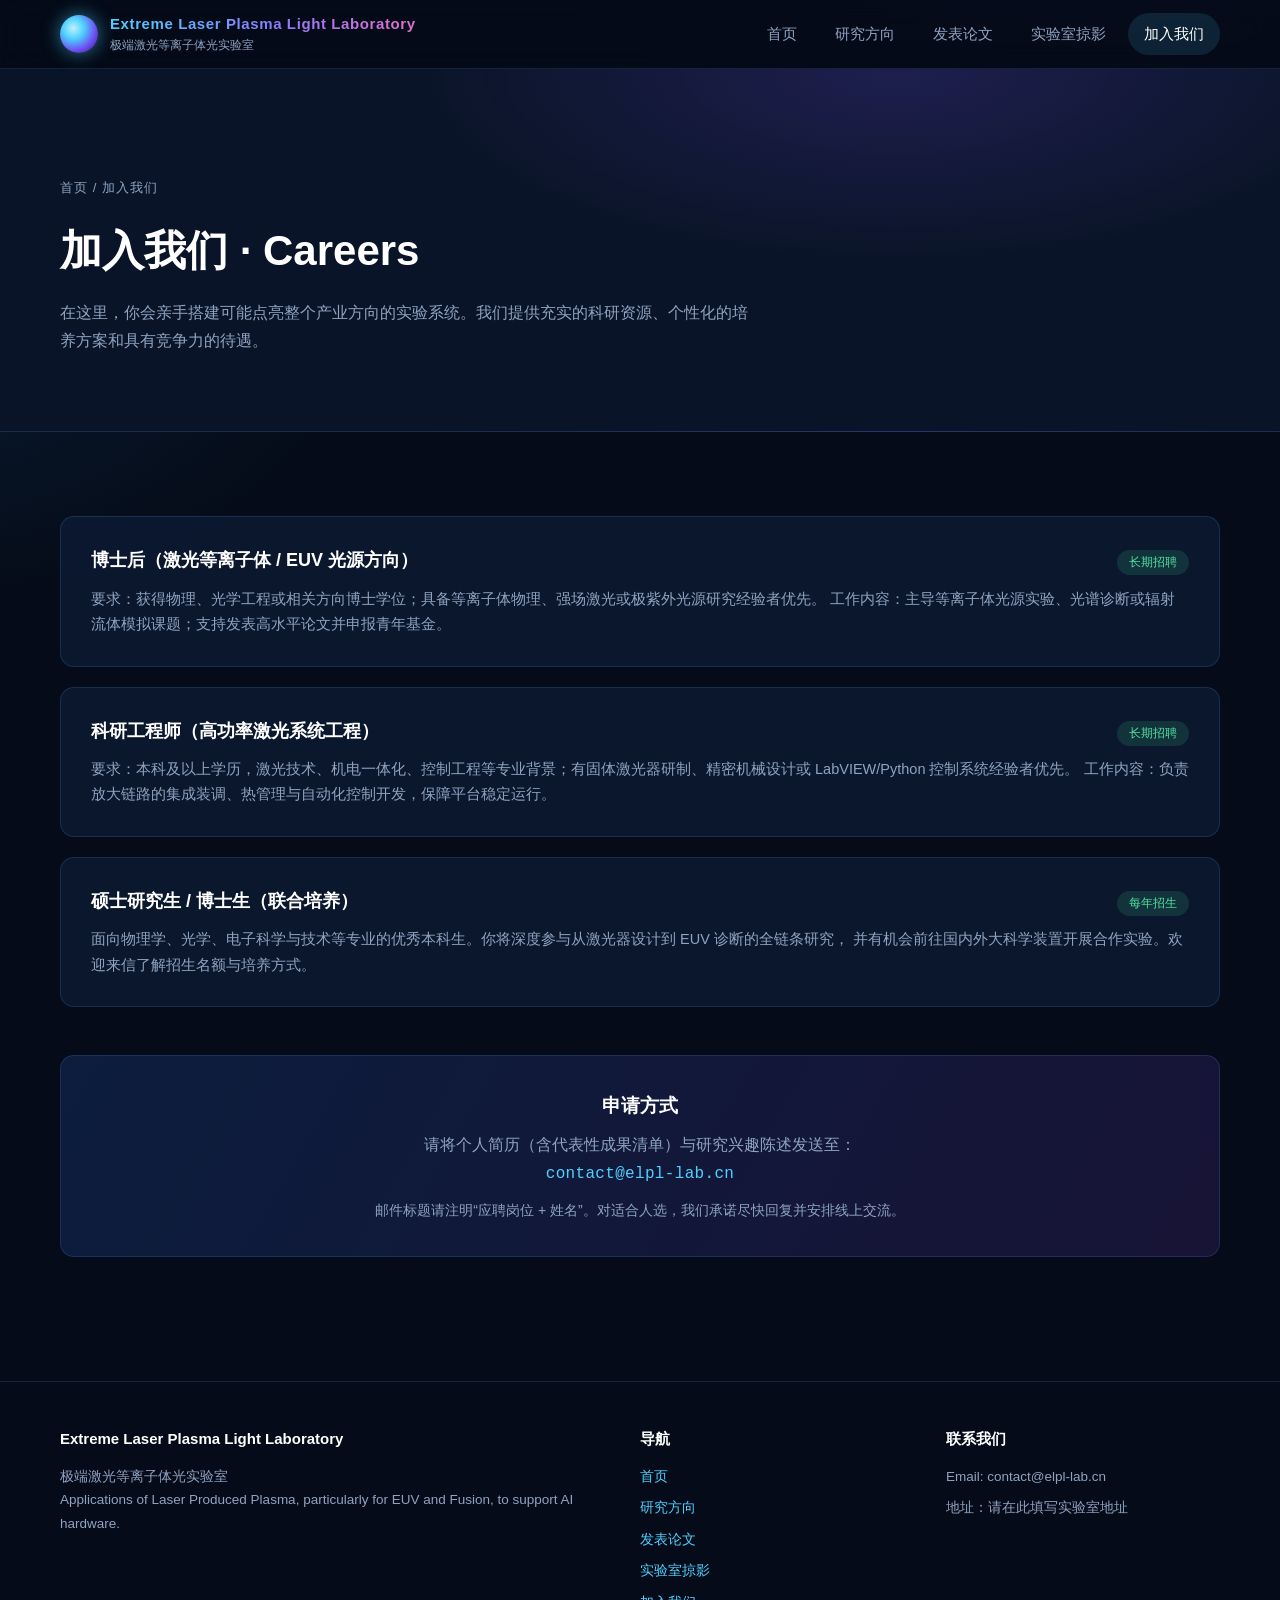
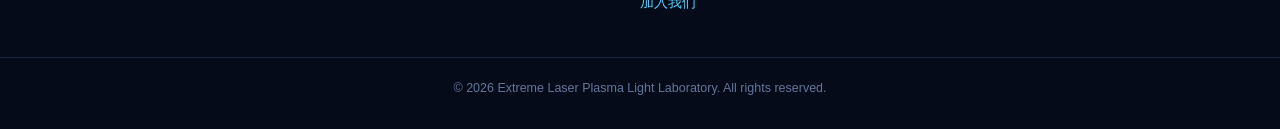
==== career.html @ c2fb74e7 "Initial commit: Extreme Laser Plasma Light Laboratory site and personal homepage" ====
<!DOCTYPE html>
<html lang="zh-CN">
<head>
  <meta charset="UTF-8" />
  <meta name="viewport" content="width=device-width, initial-scale=1.0" />
  <title>加入我们 | Extreme Laser Plasma Light Laboratory</title>
  <meta name="description" content="Extreme Laser Plasma Light Laboratory 诚聘博士后、科研工程师与研究生。" />
  <link rel="icon" href="data:image/svg+xml,%3Csvg xmlns='http://www.w3.org/2000/svg' viewBox='0 0 100 100'%3E%3Ccircle cx='50' cy='50' r='42' fill='%232a1360'/%3E%3Ccircle cx='50' cy='50' r='20' fill='%234fd1ff'/%3E%3C/svg%3E" />
  <link rel="stylesheet" href="css/style.css" />
</head>
<body>

  <header class="site-header">
    <div class="wrap nav-bar">
      <a class="logo" href="index.html">
        <span class="logo-mark"></span>
        <span class="logo-text">
          <span class="en">Extreme Laser Plasma Light Laboratory</span><br />
          <span class="zh">极端激光等离子体光实验室</span>
        </span>
      </a>
      <button class="nav-toggle" aria-label="打开菜单"><span></span><span></span><span></span></button>
      <nav class="main-nav">
        <ul>
          <li><a href="index.html">首页</a></li>
          <li><a href="research.html">研究方向</a></li>
          <li><a href="publications.html">发表论文</a></li>
          <li><a href="gallery.html">实验室掠影</a></li>
          <li><a href="career.html" class="active">加入我们</a></li>
        </ul>
      </nav>
    </div>
  </header>

  <section class="page-hero">
    <div class="wrap">
      <p class="breadcrumb">首页 / 加入我们</p>
      <h1>加入我们 · Careers</h1>
      <p>在这里，你会亲手搭建可能点亮整个产业方向的实验系统。我们提供充实的科研资源、个性化的培养方案和具有竞争力的待遇。</p>
    </div>
  </section>

  <section class="block">
    <div class="wrap">

      <div class="job-list">
        <article class="job reveal">
          <div class="job-head">
            <h3>博士后（激光等离子体 / EUV 光源方向）</h3>
            <span class="badge-open">长期招聘</span>
          </div>
          <p>
            要求：获得物理、光学工程或相关方向博士学位；具备等离子体物理、强场激光或极紫外光源研究经验者优先。
            工作内容：主导等离子体光源实验、光谱诊断或辐射流体模拟课题；支持发表高水平论文并申报青年基金。
          </p>
        </article>

        <article class="job reveal">
          <div class="job-head">
            <h3>科研工程师（高功率激光系统工程）</h3>
            <span class="badge-open">长期招聘</span>
          </div>
          <p>
            要求：本科及以上学历，激光技术、机电一体化、控制工程等专业背景；有固体激光器研制、精密机械设计或 LabVIEW/Python 控制系统经验者优先。
            工作内容：负责放大链路的集成装调、热管理与自动化控制开发，保障平台稳定运行。
          </p>
        </article>

        <article class="job reveal">
          <div class="job-head">
            <h3>硕士研究生 / 博士生（联合培养）</h3>
            <span class="badge-open">每年招生</span>
          </div>
          <p>
            面向物理学、光学、电子科学与技术等专业的优秀本科生。你将深度参与从激光器设计到 EUV 诊断的全链条研究，
            并有机会前往国内外大科学装置开展合作实验。欢迎来信了解招生名额与培养方式。
          </p>
        </article>
      </div>

      <div class="contact-strip reveal">
        <h3>申请方式</h3>
        <p style="color:var(--text-dim); margin-bottom:10px;">
          请将个人简历（含代表性成果清单）与研究兴趣陈述发送至：<br />
          <!-- 请将邮箱替换为实验室真实联系邮箱 -->
          <code>contact@elpl-lab.cn</code>
        </p>
        <p style="color:var(--text-dim); font-size:14px;">邮件标题请注明“应聘岗位 + 姓名”。对适合人选，我们承诺尽快回复并安排线上交流。</p>
      </div>

    </div>
  </section>

  <footer class="site-footer">
    <div class="wrap footer-grid">
      <div>
        <h4>Extreme Laser Plasma Light Laboratory</h4>
        <p>极端激光等离子体光实验室<br />Applications of Laser Produced Plasma, particularly for EUV and Fusion, to support AI hardware.</p>
      </div>
      <div>
        <h4>导航</h4>
        <ul>
          <li><a href="index.html">首页</a></li>
          <li><a href="research.html">研究方向</a></li>
          <li><a href="publications.html">发表论文</a></li>
          <li><a href="gallery.html">实验室掠影</a></li>
          <li><a href="career.html">加入我们</a></li>
        </ul>
      </div>
      <div>
        <h4>联系我们</h4>
        <ul>
          <li>Email: contact@elpl-lab.cn</li>
          <li>地址：请在此填写实验室地址</li>
        </ul>
      </div>
    </div>
    <div class="copyright">© 2026 Extreme Laser Plasma Light Laboratory. All rights reserved.</div>
  </footer>

  <script src="js/main.js"></script>
</body>
</html>
---- css/style.css ----
/* ============================================================
   Extreme Laser Plasma Light Laboratory — 全局样式
   ============================================================ */
:root {
  --bg: #050b18;
  --bg-soft: #0a1428;
  --bg-card: rgba(15, 28, 54, 0.72);
  --border: rgba(102, 168, 255, 0.16);
  --text: #dbe6f5;
  --text-dim: #8fa3c0;
  --accent: #4fd1ff;
  --accent-2: #8b7cf8;
  --accent-3: #f5a86b;
  --grad: linear-gradient(100deg, #4fd1ff, #8b7cf8 55%, #e46ec8);
  --radius: 14px;
  --maxw: 1160px;
}

* { margin: 0; padding: 0; box-sizing: border-box; }

html { scroll-behavior: smooth; }

body {
  font-family: "PingFang SC", "Microsoft YaHei", "Segoe UI", -apple-system,
    "Helvetica Neue", Arial, sans-serif;
  background:
    radial-gradient(1100px 520px at 85% -10%, rgba(120, 80, 255, 0.14), transparent 60%),
    radial-gradient(900px 480px at -10% 20%, rgba(40, 170, 255, 0.10), transparent 55%),
    var(--bg);
  color: var(--text);
  line-height: 1.75;
  min-height: 100vh;
}

img { max-width: 100%; display: block; }
a { color: var(--accent); text-decoration: none; }
ul { list-style: none; }

.wrap { width: min(var(--maxw), calc(100% - 48px)); margin: 0 auto; }

/* ---------------- 顶部导航 ---------------- */
.site-header {
  position: sticky; top: 0; z-index: 100;
  backdrop-filter: blur(14px);
  background: rgba(5, 11, 24, 0.78);
  border-bottom: 1px solid var(--border);
}
.nav-bar {
  display: flex; align-items: center; justify-content: space-between;
  height: 68px; gap: 24px;
}
.logo {
  display: flex; align-items: center; gap: 12px; color: #fff; font-weight: 700;
}
.logo-mark {
  width: 38px; height: 38px; flex: none; border-radius: 50%;
  background: radial-gradient(circle at 35% 35%, #bff1ff, var(--accent) 30%, #6d4bf0 65%, #2a1360);
  box-shadow: 0 0 18px rgba(79, 209, 255, 0.55);
  position: relative;
}
.logo-text { line-height: 1.25; }
.logo-text .en {
  font-size: 15px; letter-spacing: 0.04em;
  background: var(--grad); -webkit-background-clip: text; background-clip: text; color: transparent;
}
.logo-text .zh { font-size: 12px; color: var(--text-dim); font-weight: 400; }

.main-nav ul { display: flex; gap: 6px; }
.main-nav a {
  display: block; padding: 8px 16px; border-radius: 999px;
  color: var(--text-dim); font-size: 15px; transition: all 0.25s;
}
.main-nav a:hover, .main-nav a.active { color: #fff; background: rgba(79, 209, 255, 0.12); }

.nav-toggle {
  display: none; flex-direction: column; gap: 5px; cursor: pointer;
  background: none; border: 0; padding: 8px;
}
.nav-toggle span {
  width: 22px; height: 2px; background: var(--text); border-radius: 2px;
  transition: transform 0.3s, opacity 0.3s;
}
.nav-toggle.open span:nth-child(1) { transform: translateY(7px) rotate(45deg); }
.nav-toggle.open span:nth-child(2) { opacity: 0; }
.nav-toggle.open span:nth-child(3) { transform: translateY(-7px) rotate(-45deg); }

/* ---------------- Hero ---------------- */
.hero {
  position: relative; overflow: hidden;
  padding: 130px 0 150px;
  border-bottom: 1px solid var(--border);
}
.hero::before {
  content: ""; position: absolute; inset: 0;
  background:
    linear-gradient(rgba(5, 11, 24, 0.35), var(--bg) 96%),
    url("https://trae-api-cn.mchost.guru/api/ide/v1/text_to_image?prompt=powerful%20pulsed%20laser%20beam%20striking%20a%20metal%20target%20inside%20a%20vacuum%20chamber%2C%20bright%20glowing%20plasma%20plume%20burst%2C%20extreme%20ultraviolet%20light%20source%20experiment%2C%20dark%20scientific%20laboratory%2C%20blue%20and%20violet%20glow%2C%20photorealistic%20cinematic%20photography&image_size=landscape_16_9")
      center / cover no-repeat;
  filter: saturate(1.05);
}
.hero-inner { position: relative; z-index: 1; text-align: center; }
.hero h1 {
  font-size: clamp(34px, 5.4vw, 58px); line-height: 1.25; color: #fff;
  text-shadow: 0 4px 30px rgba(20, 60, 140, 0.8);
}
.hero h1 .en {
  display: block; font-size: clamp(26px, 4vw, 44px);
  background: var(--grad); -webkit-background-clip: text; background-clip: text; color: transparent;
}
.hero p.sub {
  max-width: 720px; margin: 22px auto 0; color: #b9c9e2;
  font-size: clamp(15px, 2vw, 18px);
}
.hero-actions { margin-top: 36px; display: flex; gap: 16px; justify-content: center; flex-wrap: wrap; }

.btn {
  display: inline-block; padding: 12px 30px; border-radius: 999px;
  font-size: 15px; transition: transform 0.25s, box-shadow 0.25s, background 0.25s;
  cursor: pointer; border: 0;
}
.btn-primary {
  background: var(--grad); color: #fff; font-weight: 600;
  box-shadow: 0 6px 24px rgba(109, 96, 245, 0.45);
}
.btn-primary:hover { transform: translateY(-2px); box-shadow: 0 10px 30px rgba(109, 96, 245, 0.6); }
.btn-ghost {
  color: #dcebff; border: 1px solid rgba(140, 190, 255, 0.4);
  background: rgba(10, 25, 50, 0.4);
}
.btn-ghost:hover { background: rgba(79, 209, 255, 0.14); transform: translateY(-2px); }

/* ---------------- 区块通用 ---------------- */
section.block { padding: 84px 0; }
.section-head { text-align: center; margin-bottom: 52px; }
.section-head .kicker {
  display: inline-block; font-size: 13px; letter-spacing: 0.22em;
  color: var(--accent); text-transform: uppercase; margin-bottom: 10px;
}
.section-head h2 { font-size: clamp(26px, 3.4vw, 36px); color: #fff; }
.section-head p.desc { max-width: 760px; margin: 14px auto 0; color: var(--text-dim); }

.card-grid { display: grid; gap: 24px; grid-template-columns: repeat(auto-fit, minmax(300px, 1fr)); }

/* 研究兴趣标签 */
.interest-tags {
  display: flex; flex-wrap: wrap; gap: 10px; justify-content: center;
  margin: -20px 0 48px;
}
.interest-tags li {
  padding: 6px 17px; border-radius: 999px; font-size: 13.5px;
  background: rgba(79, 209, 255, 0.07); border: 1px solid var(--border);
  color: var(--text-dim); transition: color 0.2s, border-color 0.2s, background 0.2s;
}
.interest-tags li:hover {
  color: #fff; border-color: rgba(79, 209, 255, 0.5); background: rgba(79, 209, 255, 0.12);
}

.card {
  background: var(--bg-card); border: 1px solid var(--border);
  border-radius: var(--radius); padding: 30px 28px;
  transition: transform 0.3s, border-color 0.3s, box-shadow 0.3s;
}
.card:hover {
  transform: translateY(-5px); border-color: rgba(79, 209, 255, 0.45);
  box-shadow: 0 14px 40px rgba(30, 90, 200, 0.22);
}
.card h3 { color: #fff; font-size: 19px; margin-bottom: 10px; }
.card p { color: var(--text-dim); font-size: 15px; }
.card .tagline {
  display: inline-block; margin-bottom: 14px; padding: 3px 12px; border-radius: 999px;
  font-size: 12px; letter-spacing: 0.06em;
  background: rgba(139, 124, 248, 0.16); color: #beb5ff;
}

.mission-points { margin-top: 20px; display: grid; gap: 12px; }
.mission-points li {
  display: flex; gap: 10px; align-items: flex-start;
  color: var(--text-dim); font-size: 15px;
}
.mission-points li::before {
  content: "▸"; color: var(--accent); flex: none;
}

/* 研究方向图片卡 */
.research-img-card { padding: 0; overflow: hidden; }
.research-img-card img { height: 210px; width: 100%; object-fit: cover; }
.research-img-card .body { padding: 24px 26px 28px; }

/* ---------------- 团队 ---------------- */
.team-grid { display: grid; gap: 22px; grid-template-columns: repeat(auto-fit, minmax(220px, 1fr)); }
.member {
  text-align: center; padding: 32px 20px;
  background: var(--bg-card); border: 1px solid var(--border); border-radius: var(--radius);
  transition: transform 0.3s, border-color 0.3s;
}
.member:hover { transform: translateY(-4px); border-color: rgba(139, 124, 248, 0.5); }
.avatar {
  width: 86px; height: 86px; margin: 0 auto 16px; border-radius: 50%;
  display: flex; align-items: center; justify-content: center;
  font-size: 26px; font-weight: 700; color: #fff;
  background: linear-gradient(135deg, #274a8f, #6d4bf0);
  box-shadow: inset 0 0 0 3px rgba(255, 255, 255, 0.08), 0 6px 20px rgba(50, 70, 180, 0.4);
}
.member h3 { color: #fff; font-size: 17px; }
.member .role { color: var(--accent); font-size: 13px; margin-top: 4px; letter-spacing: 0.05em; }
.member .bio { color: var(--text-dim); font-size: 13.5px; margin-top: 10px; }

/* ---------------- 论文列表 ---------------- */
.pub-list { display: grid; gap: 18px; }
.pub-item {
  padding: 26px 30px; border-left: 3px solid var(--accent-2);
  background: var(--bg-card); border-radius: 0 var(--radius) var(--radius) 0;
  transition: transform 0.25s;
}
.pub-item:hover { transform: translateX(4px); }
.pub-item .title { color: #fff; font-weight: 600; font-size: 16.5px; }
.pub-item .authors { color: var(--text-dim); font-size: 14px; margin-top: 6px; }
.pub-item .meta { margin-top: 8px; display: flex; gap: 10px; flex-wrap: wrap; align-items: center; font-size: 13px; }
.pub-item .journal { color: var(--accent); font-style: italic; }
.pub-item .year-badge, .note-badge {
  padding: 2px 12px; border-radius: 999px; font-size: 12px;
  background: rgba(79, 209, 255, 0.13); color: var(--accent);
}
.note-badge { background: rgba(245, 168, 107, 0.14); color: var(--accent-3); }

.year-group-title {
  color: #fff; font-size: 20px; margin: 34px 0 16px;
  display: flex; align-items: center; gap: 14px;
}
.year-group-title::after { content: ""; flex: 1; height: 1px; background: var(--border); }

/* ---------------- 图库 ---------------- */
.gallery-grid {
  columns: 3 280px; column-gap: 20px;
}
.gallery-item {
  break-inside: avoid; margin-bottom: 20px; border-radius: var(--radius);
  overflow: hidden; border: 1px solid var(--border); cursor: zoom-in;
  position: relative; background: var(--bg-card);
}
.gallery-item img { width: 100%; transition: transform 0.5s ease, filter 0.4s; }
.gallery-item:hover img { transform: scale(1.05); filter: brightness(1.08); }
.gallery-item figcaption {
  position: absolute; left: 0; right: 0; bottom: 0; padding: 34px 16px 12px;
  font-size: 13.5px; color: #eaf3ff;
  background: linear-gradient(transparent, rgba(4, 10, 24, 0.92));
}
#lightbox {
  position: fixed; inset: 0; z-index: 200; display: none;
  align-items: center; justify-content: center; flex-direction: column; gap: 14px;
  background: rgba(3, 7, 17, 0.94); padding: 30px;
}
#lightbox.open { display: flex; }
#lightbox img { max-width: min(1080px, 92vw); max-height: 80vh; border-radius: 10px; }
#lightbox p { color: var(--text-dim); font-size: 14px; }
#lightbox .close {
  position: absolute; top: 22px; right: 30px; font-size: 34px; color: #fff;
  cursor: pointer; line-height: 1; user-select: none;
}

/* ---------------- Career ---------------- */
.job-list { display: grid; gap: 20px; }
.job {
  padding: 28px 30px; background: var(--bg-card);
  border: 1px solid var(--border); border-radius: var(--radius);
}
.job-head { display: flex; justify-content: space-between; gap: 14px; flex-wrap: wrap; align-items: baseline; }
.job h3 { color: #fff; font-size: 18px; }
.job .badge-open {
  padding: 2px 12px; border-radius: 999px; font-size: 12px;
  background: rgba(63, 220, 150, 0.14); color: #52e0a0;
}
.job p { color: var(--text-dim); font-size: 14.5px; margin-top: 10px; }
.contact-strip {
  margin-top: 48px; padding: 34px 30px; text-align: center;
  border-radius: var(--radius);
  background: linear-gradient(120deg, rgba(47, 121, 255, 0.16), rgba(139, 76, 240, 0.14));
  border: 1px solid var(--border);
}
.contact-strip h3 { color: #fff; margin-bottom: 8px; }
.contact-strip code {
  font-size: 16px; color: var(--accent); letter-spacing: 0.02em;
}

/* ---------------- 页脚 ---------------- */
.site-footer {
  border-top: 1px solid var(--border); margin-top: 40px;
  background: rgba(6, 12, 26, 0.8); padding: 44px 0 30px;
}
.footer-grid {
  display: grid; gap: 32px; grid-template-columns: 2fr 1fr 1fr;
}
.footer-grid h4 { color: #fff; font-size: 15px; margin-bottom: 12px; }
.footer-grid p, .footer-grid li { color: var(--text-dim); font-size: 13.5px; }
.footer-grid li { margin-bottom: 8px; }
.footer-grid a:hover { color: var(--accent); }
.copyright {
  margin-top: 34px; padding-top: 20px; border-top: 1px solid var(--border);
  text-align: center; color: #63769a; font-size: 12.5px;
}

/* ---------------- 入场动画 ---------------- */
.reveal { opacity: 0; transform: translateY(26px); transition: opacity 0.7s ease, transform 0.7s ease; }
.reveal.visible { opacity: 1; transform: none; }

.page-hero {
  position: relative; padding: 96px 0 76px; overflow: hidden;
  border-bottom: 1px solid var(--border);
  background:
    radial-gradient(800px 320px at 70% 0%, rgba(120, 80, 255, 0.18), transparent 60%),
    var(--bg-soft);
}
.page-hero h1 { color: #fff; font-size: clamp(28px, 4vw, 42px); }
.page-hero p { color: var(--text-dim); max-width: 700px; margin-top: 12px; }
.breadcrumb { font-size: 13px; color: var(--text-dim); margin-bottom: 14px; letter-spacing: 0.08em; }

/* ---------------- 响应式 ---------------- */
@media (max-width: 900px) {
  .footer-grid { grid-template-columns: 1fr; }
}
@media (max-width: 820px) {
  .main-nav {
    position: fixed; top: 68px; left: 0; right: 0; z-index: 99;
    background: rgba(5, 11, 24, 0.97); border-bottom: 1px solid var(--border);
    display: none; padding: 14px 0 20px;
  }
  .main-nav.open { display: block; }
  .main-nav ul { flex-direction: column; padding: 0 24px; gap: 4px; }
  .main-nav a { padding: 12px 16px; font-size: 16px; }
  .nav-toggle { display: flex; }
  .hero { padding: 90px 0 110px; }
  section.block { padding: 64px 0; }
  .wrap { width: calc(100% - 36px); }
}
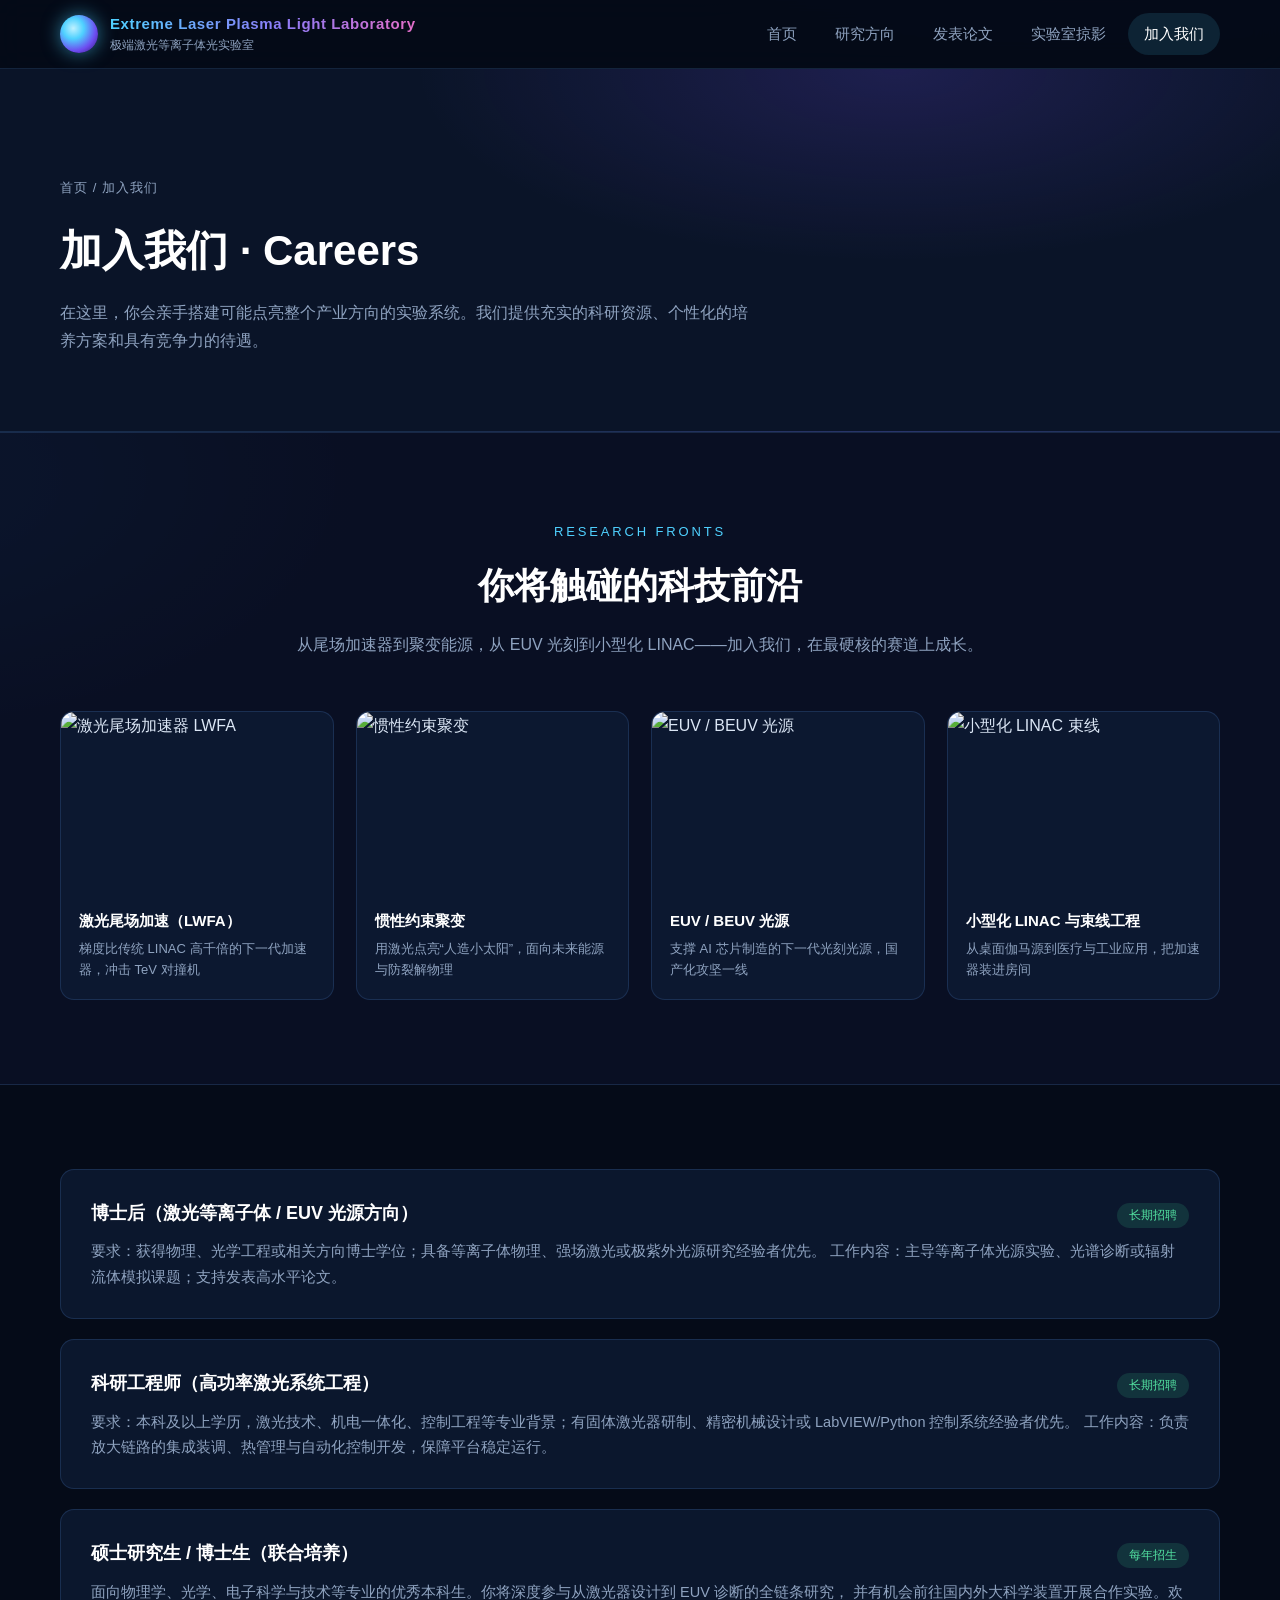
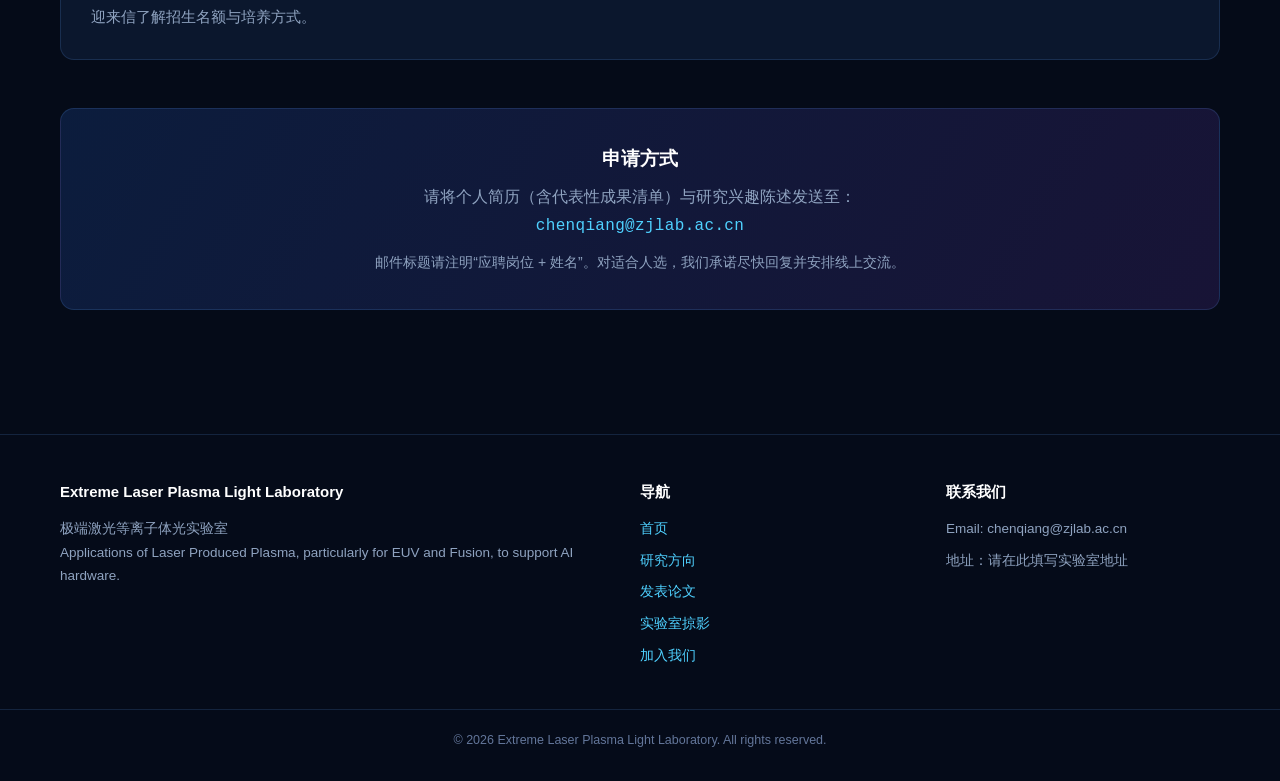
==== commit 66e45fa7: "Update site content and visuals - Publications: replace placeholders with 24 real papers from Google" ====
--- a/career.html
+++ b/career.html
@@ -40,6 +40,38 @@
     </div>
   </section>
 
+  <section class="block tinted">
+    <div class="wrap">
+      <div class="section-head reveal">
+        <span class="kicker">Research Fronts</span>
+        <h2>你将触碰的科技前沿</h2>
+        <p class="desc">从尾场加速器到聚变能源，从 EUV 光刻到小型化 LINAC——加入我们，在最硬核的赛道上成长。</p>
+      </div>
+      <div class="frontier-grid">
+        <figure class="frontier-card reveal">
+          <img src="https://trae-api-cn.mchost.guru/api/ide/v1/text_to_image?prompt=laser%20wakefield%20accelerator%20in%20a%20physics%20laboratory%2C%20an%20ultra%20intense%20laser%20beam%20entering%20a%20hydrogen%20gas%20cell%20driving%20a%20glowing%20blue%20plasma%20wake%2C%20bright%20relativistic%20electron%20beam%20emerging%2C%20diagnostic%20screens%2C%20dramatic%20violet%20lighting%2C%20high%20detail%20photorealistic&image_size=landscape_16_9"
+               alt="激光尾场加速器 LWFA" loading="lazy" />
+          <figcaption><strong>激光尾场加速（LWFA）</strong><span>梯度比传统 LINAC 高千倍的下一代加速器，冲击 TeV 对撞机</span></figcaption>
+        </figure>
+        <figure class="frontier-card reveal">
+          <img src="https://trae-api-cn.mchost.guru/api/ide/v1/text_to_image?prompt=inertial%20confinement%20fusion%2C%20giant%20target%20chamber%20interior%20with%20converging%20high%20power%20laser%20beams%20and%20a%20star%20like%20ignition%20plasma%20flash%2C%20epic%20scientific%20scene%2C%20deep%20blue%20tones%2C%20photorealistic&image_size=landscape_16_9"
+               alt="惯性约束聚变" loading="lazy" />
+          <figcaption><strong>惯性约束聚变</strong><span>用激光点亮“人造小太阳”，面向未来能源与防裂解物理</span></figcaption>
+        </figure>
+        <figure class="frontier-card reveal">
+          <img src="https://trae-api-cn.mchost.guru/api/ide/v1/text_to_image?prompt=extreme%20ultraviolet%20lithography%20light%20source%2C%20a%20molten%20tin%20droplet%20struck%20by%20a%20high%20power%20laser%20producing%20glowing%20EUV%20plasma%2C%20a%20large%20multilayer%20collector%20mirror%2C%20vacuum%20engineering%2C%20violet%20glow%2C%20photorealistic&image_size=landscape_16_9"
+               alt="EUV / BEUV 光源" loading="lazy" />
+          <figcaption><strong>EUV / BEUV 光源</strong><span>支撑 AI 芯片制造的下一代光刻光源，国产化攻坚一线</span></figcaption>
+        </figure>
+        <figure class="frontier-card reveal">
+          <img src="https://trae-api-cn.mchost.guru/api/ide/v1/text_to_image?prompt=compact%20linear%20particle%20accelerator%20beamline%2C%20copper%20RF%20accelerating%20cavities%20and%20magnetic%20quadrupole%20lenses%20with%20a%20glowing%20blue%20particle%20beam%2C%20high%20tech%20facility%2C%20photorealistic%2C%20dark&image_size=landscape_16_9"
+               alt="小型化 LINAC 束线" loading="lazy" />
+          <figcaption><strong>小型化 LINAC 与束线工程</strong><span>从桌面伽马源到医疗与工业应用，把加速器装进房间</span></figcaption>
+        </figure>
+      </div>
+    </div>
+  </section>
+
   <section class="block">
     <div class="wrap">
 
@@ -51,7 +83,7 @@
           </div>
           <p>
             要求：获得物理、光学工程或相关方向博士学位；具备等离子体物理、强场激光或极紫外光源研究经验者优先。
-            工作内容：主导等离子体光源实验、光谱诊断或辐射流体模拟课题；支持发表高水平论文并申报青年基金。
+            工作内容：主导等离子体光源实验、光谱诊断或辐射流体模拟课题；支持发表高水平论文。
           </p>
         </article>
 
@@ -83,7 +115,7 @@
         <p style="color:var(--text-dim); margin-bottom:10px;">
           请将个人简历（含代表性成果清单）与研究兴趣陈述发送至：<br />
           <!-- 请将邮箱替换为实验室真实联系邮箱 -->
-          <code>contact@elpl-lab.cn</code>
+          <code>chenqiang@zjlab.ac.cn</code>
         </p>
         <p style="color:var(--text-dim); font-size:14px;">邮件标题请注明“应聘岗位 + 姓名”。对适合人选，我们承诺尽快回复并安排线上交流。</p>
       </div>
@@ -110,7 +142,7 @@
       <div>
         <h4>联系我们</h4>
         <ul>
-          <li>Email: contact@elpl-lab.cn</li>
+          <li>Email: chenqiang@zjlab.ac.cn</li>
           <li>地址：请在此填写实验室地址</li>
         </ul>
       </div>
--- a/css/style.css
+++ b/css/style.css
@@ -131,6 +131,7 @@
 
 /* ---------------- 区块通用 ---------------- */
 section.block { padding: 84px 0; }
+section.block.tinted { background: rgba(13, 19, 44, 0.55); border-top: 1px solid var(--border); border-bottom: 1px solid var(--border); }
 .section-head { text-align: center; margin-bottom: 52px; }
 .section-head .kicker {
   display: inline-block; font-size: 13px; letter-spacing: 0.22em;
@@ -154,6 +155,18 @@
 .interest-tags li:hover {
   color: #fff; border-color: rgba(79, 209, 255, 0.5); background: rgba(79, 209, 255, 0.12);
 }
+
+/* 招聘页前沿视觉带 */
+.frontier-grid { display: grid; gap: 22px; grid-template-columns: repeat(auto-fit, minmax(240px, 1fr)); }
+.frontier-card {
+  background: var(--bg-card); border: 1px solid var(--border); border-radius: var(--radius);
+  overflow: hidden; transition: transform 0.25s, border-color 0.25s, box-shadow 0.25s;
+}
+.frontier-card:hover { transform: translateY(-6px); border-color: rgba(79, 209, 255, 0.5); box-shadow: 0 16px 40px rgba(0, 0, 0, 0.35); }
+.frontier-card img { width: 100%; height: 180px; object-fit: cover; display: block; }
+.frontier-card figcaption { padding: 16px 18px 18px; display: flex; flex-direction: column; gap: 5px; }
+.frontier-card strong { color: #fff; font-size: 15px; }
+.frontier-card span { color: var(--text-dim); font-size: 13px; line-height: 1.6; }
 
 .card {
   background: var(--bg-card); border: 1px solid var(--border);
@@ -204,6 +217,12 @@
 .member h3 { color: #fff; font-size: 17px; }
 .member .role { color: var(--accent); font-size: 13px; margin-top: 4px; letter-spacing: 0.05em; }
 .member .bio { color: var(--text-dim); font-size: 13.5px; margin-top: 10px; }
+a.member-link { display: block; text-decoration: none; color: inherit; cursor: pointer; }
+.member-more {
+  display: inline-block; margin-top: 12px; font-size: 12.5px; color: var(--accent);
+  opacity: 0; transform: translateY(4px); transition: opacity 0.25s, transform 0.25s;
+}
+.member-link:hover .member-more { opacity: 1; transform: none; }
 
 /* ---------------- 论文列表 ---------------- */
 .pub-list { display: grid; gap: 18px; }
@@ -215,6 +234,7 @@
 .pub-item:hover { transform: translateX(4px); }
 .pub-item .title { color: #fff; font-weight: 600; font-size: 16.5px; }
 .pub-item .authors { color: var(--text-dim); font-size: 14px; margin-top: 6px; }
+.pub-item .authors strong { color: var(--accent); font-weight: 600; }
 .pub-item .meta { margin-top: 8px; display: flex; gap: 10px; flex-wrap: wrap; align-items: center; font-size: 13px; }
 .pub-item .journal { color: var(--accent); font-style: italic; }
 .pub-item .year-badge, .note-badge {
@@ -222,6 +242,10 @@
   background: rgba(79, 209, 255, 0.13); color: var(--accent);
 }
 .note-badge { background: rgba(245, 168, 107, 0.14); color: var(--accent-3); }
+.cite-badge {
+  padding: 2px 12px; border-radius: 999px; font-size: 12px;
+  background: rgba(139, 124, 248, 0.16); color: #b9adff;
+}
 
 .year-group-title {
   color: #fff; font-size: 20px; margin: 34px 0 16px;
